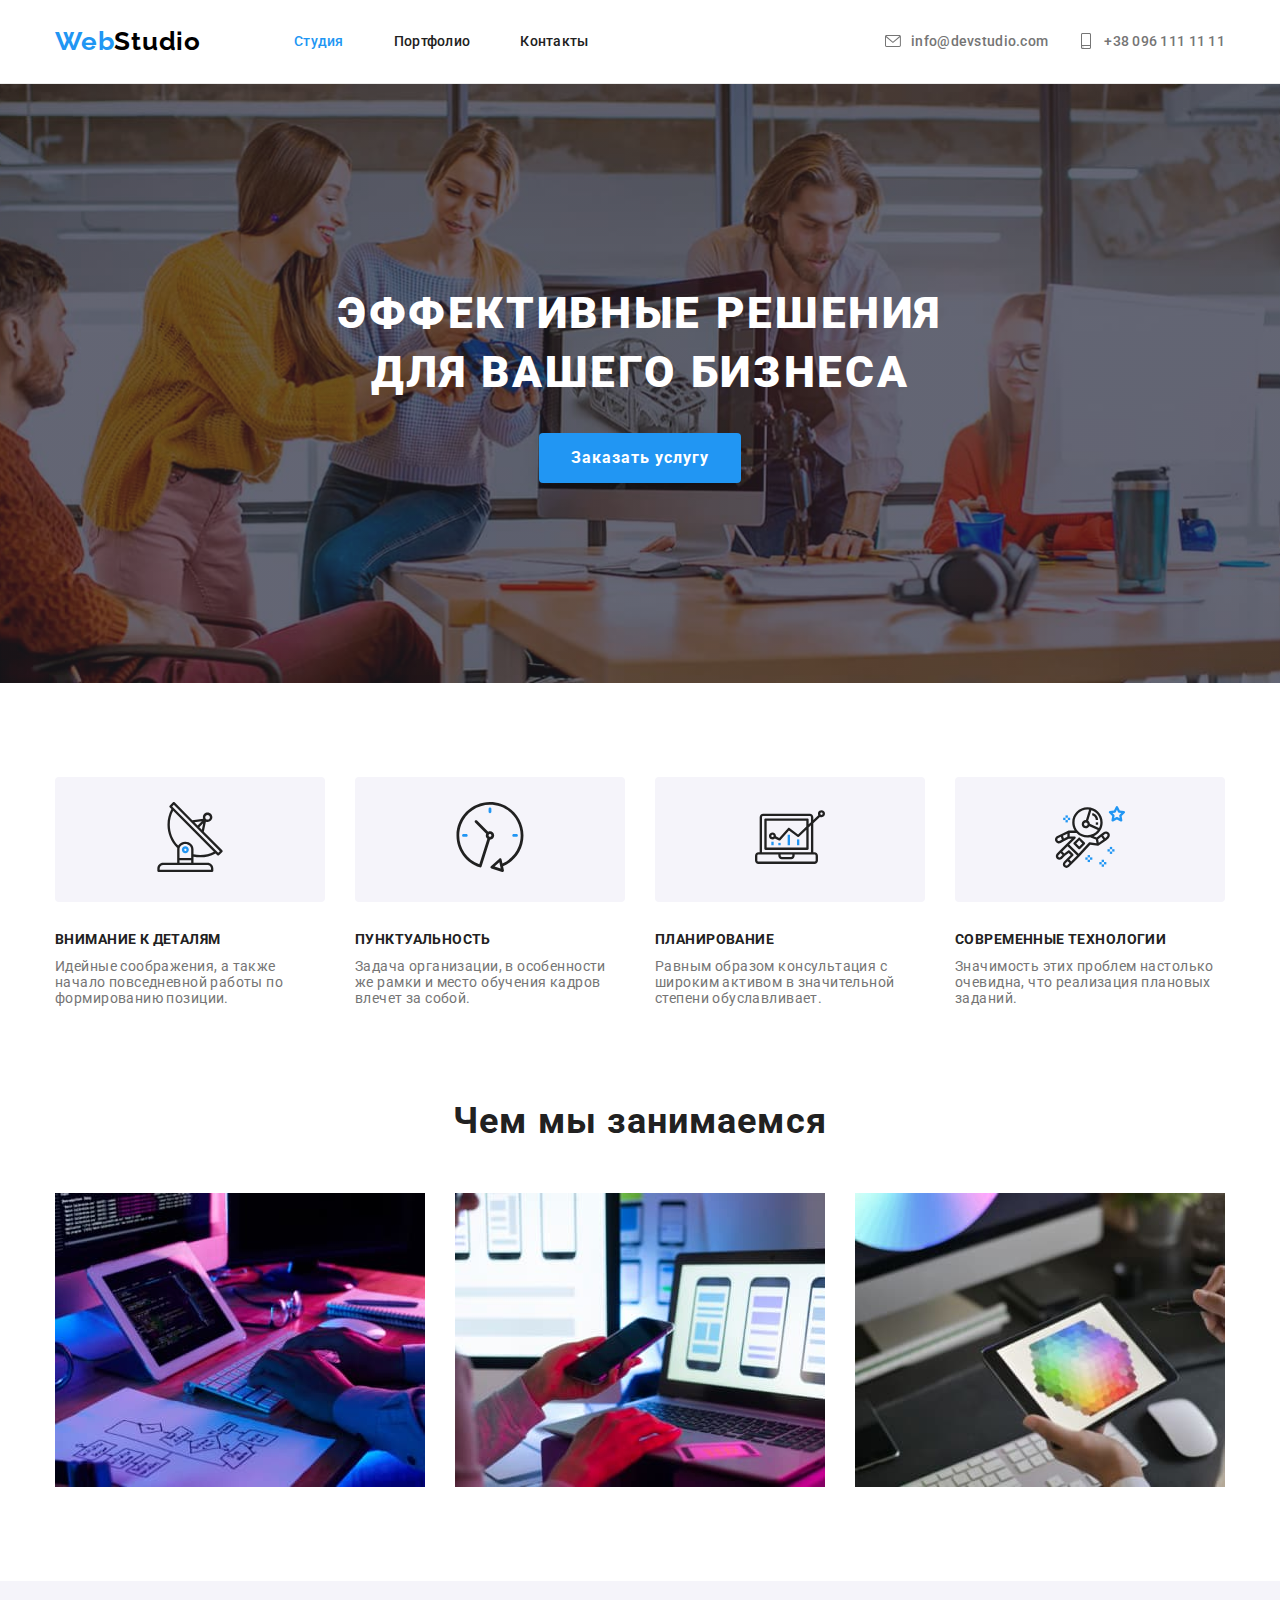
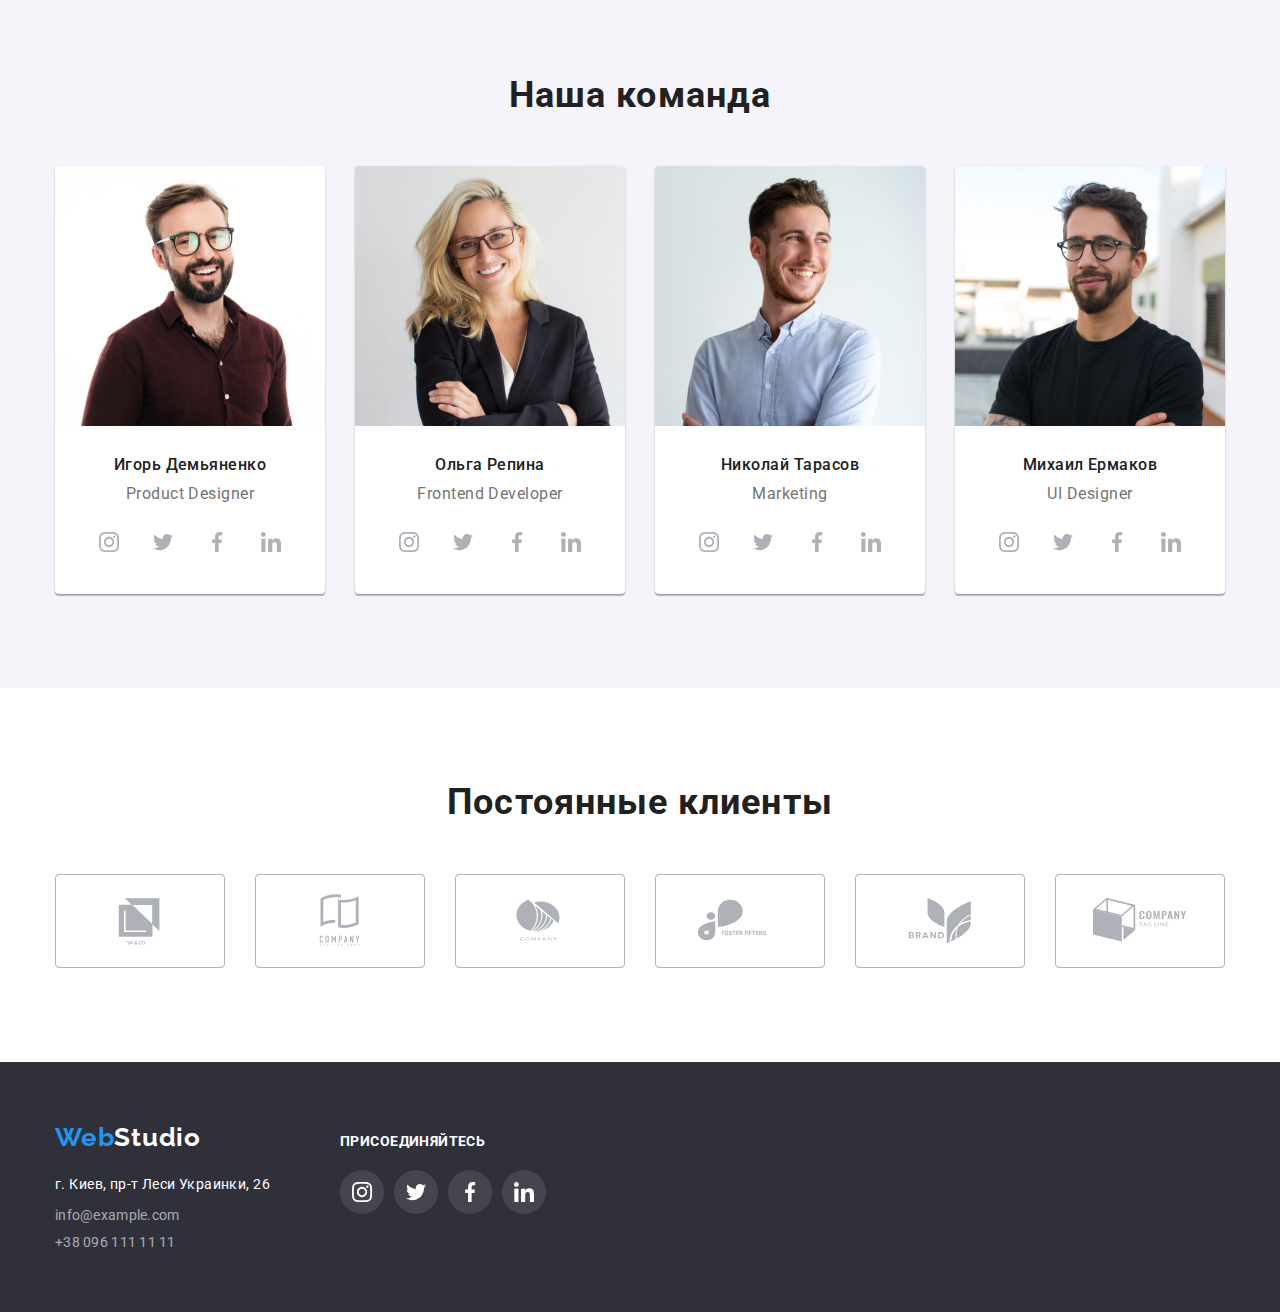
==== index.html @ 2b342958 "Initial commit." ====
<!DOCTYPE html>

<html lang="ru">
  <head>
    <meta charset="utf-8" />
    <meta http-equiv="X-UA-Compatible" content="IE=edge" />
    <meta name="viewport" content="width=device-width, initial-scale=1.0" />
    <title>WebStudio</title>
    <link rel="preconnect" href="https://fonts.googleapis.com" />
    <link rel="preconnect" href="https://fonts.gstatic.com" crossorigin />
    <link
      href="https://fonts.googleapis.com/css2?family=Raleway:wght@700&family=Roboto:wght@400;500;700;900&display=swap"
      rel="stylesheet"
    />
    <link
      rel="stylesheet"
      href="https://cdn.jsdelivr.net/npm/modern-normalize@1.1.0/modern-normalize.min.css"
    />
    <link rel="stylesheet" href="css/styles.css" />
  </head>

  <body>
    <!-- Header -->
    <header class="page-header">
      <div class="container page-header-container">
        <a class="logo logo-theme-light link" href="">
          <span class="logo-blue-text">Web</span>Studio
        </a>
        <nav class="page-nav">
          <ul class="menu list">
            <li class="menu-item">
              <a class="link menu-link current" href="index.html"> Студия </a>
            </li>
            <li class="menu-item">
              <a class="link menu-link" href="portfolio.html"> Портфолио </a>
            </li>
            <li class="menu-item">
              <a class="link menu-link" href=""> Контакты </a>
            </li>
          </ul>
        </nav>
        <ul class="list header-contacts">
          <li class="header-contacts-item">
            <a
              class="link contact-email contact-email-theme-light"
              href="mailto:info@devstudio.com"
            >
              <svg class="contact-mail-icon" width="16" height="16">
                <use href="images/icons.svg#icon-mail"></use>
              </svg>
              info@devstudio.com
            </a>
          </li>
          <li class="header-contacts-item">
            <a
              class="link contact-phone-number contact-phone-number-theme-light"
              href="tel:+380961111111"
            >
              <svg class="contact-phone-icon" width="16" height="16">
                <use href="images/icons.svg#icon-phone"></use>
              </svg>
              +38 096 111 11 11
            </a>
          </li>
        </ul>
      </div>
    </header>

    <!-- Main -->
    <main>
      <!-- Hero -->
      <section class="hero">
        <div class="container">
          <h1 class="hero-title">Эффективные решения для вашего бизнеса</h1>
          <button class="order-button" type="button">Заказать услугу</button>
        </div>
      </section>

      <!-- Benefits -->
      <section class="section benefits">
        <div class="container">
          <h2 class="benefits-title">Преимущества</h2>
          <ul class="list benefits-list">
            <li class="benefits-item">
              <div class="benefits-item-icon-container">
                <svg class="benefits-item-icon" width="70" height="70">
                  <use href="images/icons.svg#benefit-attentiveness"></use>
                </svg>
              </div>
              <h3 class="benefits-item-title">Внимание к деталям</h3>
              <p class="benefits-item-description">
                Идейные соображения, а также начало повседневной работы по формированию позиции.
              </p>
            </li>
            <li class="benefits-item">
              <div class="benefits-item-icon-container">
                <svg class="benefits-item-icon" width="70" height="70">
                  <use href="images/icons.svg#benefit-punctuality"></use>
                </svg>
              </div>
              <h3 class="benefits-item-title">Пунктуальность</h3>
              <p class="benefits-item-description">
                Задача организации, в особенности же рамки и место обучения кадров влечет за собой.
              </p>
            </li>
            <li class="benefits-item">
              <div class="benefits-item-icon-container">
                <svg class="benefits-item-icon" width="70" height="70">
                  <use href="images/icons.svg#benefit-planning"></use>
                </svg>
              </div>
              <h3 class="benefits-item-title">Планирование</h3>
              <p class="benefits-item-description">
                Равным образом консультация с широким активом в значительной степени обуславливает.
              </p>
            </li>
            <li class="benefits-item">
              <div class="benefits-item-icon-container">
                <svg class="benefits-item-icon" width="70" height="70">
                  <use href="images/icons.svg#benefit-technology"></use>
                </svg>
              </div>
              <h3 class="benefits-item-title">Современные технологии</h3>
              <p class="benefits-item-description">
                Значимость этих проблем настолько очевидна, что реализация плановых заданий.
              </p>
            </li>
          </ul>
        </div>
      </section>

      <!-- About Us -->
      <section class="section about-us">
        <div class="container">
          <h2 class="about-us-title">Чем мы занимаемся</h2>
          <ul class="list about-us-list">
            <li class="about-us-item">
              <img
                class="about-us-item-image"
                src="images/what-we-do/what-we-do-1.jpg"
                alt="Человек пишет программный код"
                width="370"
                height="294"
              />
            </li>
            <li class="about-us-item">
              <img
                class="about-us-item-image"
                src="images/what-we-do/what-we-do-2.jpg"
                alt="Человек работает з макетом"
                width="370"
                height="294"
              />
            </li>
            <li class="about-us-item">
              <img
                class="about-us-item-image"
                src="images/what-we-do/what-we-do-3.jpg"
                alt="Человек выбирает цвет на палитре"
                width="370"
                height="294"
              />
            </li>
          </ul>
        </div>
      </section>

      <!-- Team -->
      <section class="section team">
        <div class="container">
          <h2 class="team-title">Наша команда</h2>
          <ul class="list team-list">
            <li class="team-item">
              <img
                class="team-item-image"
                src="images/team/igor-demyanenko.jpg"
                alt="Фотография игоря"
                width="270"
                height="260"
              />
              <div class="team-item-content-wrapper">
                <h3 class="team-item-title">Игорь Демьяненко</h3>
                <p class="team-item-description" lang="en">Product Designer</p>
                <ul class="list social-list team-social-list">
                  <li class="social-list-item">
                    <a href="" class="social-list-item-link">
                      <svg class="social-list-item-icon" width="20" height="20">
                        <use href="images/icons.svg#instagram"></use>
                      </svg>
                    </a>
                  </li>
                  <li class="social-list-item">
                    <a href="" class="social-list-item-link">
                      <svg class="social-list-item-icon" width="20" height="20">
                        <use href="images/icons.svg#twitter"></use>
                      </svg>
                    </a>
                  </li>
                  <li class="social-list-item">
                    <a href="" class="social-list-item-link">
                      <svg class="social-list-item-icon" width="20" height="20">
                        <use href="images/icons.svg#facebook"></use>
                      </svg>
                    </a>
                  </li>
                  <li class="social-list-item">
                    <a href="" class="social-list-item-link">
                      <svg class="social-list-item-icon" width="20" height="20">
                        <use href="images/icons.svg#linkedin"></use>
                      </svg>
                    </a>
                  </li>
                </ul>
              </div>
            </li>
            <li class="team-item">
              <img
                class="team-item-image"
                src="images/team/olga-repina.jpg"
                alt="Фотография Ольги"
                width="270"
                height="260"
              />
              <div class="team-item-content-wrapper">
                <h3 class="team-item-title">Ольга Репина</h3>
                <p class="team-item-description" lang="en">Frontend Developer</p>
                <ul class="list social-list team-social-list">
                  <li class="social-list-item">
                    <a href="" class="social-list-item-link">
                      <svg class="social-list-item-icon" width="20" height="20">
                        <use href="images/icons.svg#instagram"></use>
                      </svg>
                    </a>
                  </li>
                  <li class="social-list-item">
                    <a href="" class="social-list-item-link">
                      <svg class="social-list-item-icon" width="20" height="20">
                        <use href="images/icons.svg#twitter"></use>
                      </svg>
                    </a>
                  </li>
                  <li class="social-list-item">
                    <a href="" class="social-list-item-link">
                      <svg class="social-list-item-icon" width="20" height="20">
                        <use href="images/icons.svg#facebook"></use>
                      </svg>
                    </a>
                  </li>
                  <li class="social-list-item">
                    <a href="" class="social-list-item-link">
                      <svg class="social-list-item-icon" width="20" height="20">
                        <use href="images/icons.svg#linkedin"></use>
                      </svg>
                    </a>
                  </li>
                </ul>
              </div>
            </li>
            <li class="team-item">
              <img
                class="team-item-image"
                src="images/team/nikolay-tarasov.jpg"
                alt="Фотография Николая"
                width="270"
                height="260"
              />
              <div class="team-item-content-wrapper">
                <h3 class="team-item-title">Николай Тарасов</h3>
                <p class="team-item-description" lang="en">Marketing</p>
                <ul class="list social-list team-social-list">
                  <li class="social-list-item">
                    <a href="" class="social-list-item-link">
                      <svg class="social-list-item-icon" width="20" height="20">
                        <use href="images/icons.svg#instagram"></use>
                      </svg>
                    </a>
                  </li>
                  <li class="social-list-item">
                    <a href="" class="social-list-item-link">
                      <svg class="social-list-item-icon" width="20" height="20">
                        <use href="images/icons.svg#twitter"></use>
                      </svg>
                    </a>
                  </li>
                  <li class="social-list-item">
                    <a href="" class="social-list-item-link">
                      <svg class="social-list-item-icon" width="20" height="20">
                        <use href="images/icons.svg#facebook"></use>
                      </svg>
                    </a>
                  </li>
                  <li class="social-list-item">
                    <a href="" class="social-list-item-link">
                      <svg class="social-list-item-icon" width="20" height="20">
                        <use href="images/icons.svg#linkedin"></use>
                      </svg>
                    </a>
                  </li>
                </ul>
              </div>
            </li>
            <li class="team-item">
              <img
                class="team-item-image"
                src="images/team/mikhail-ermakov.jpg"
                alt="Фотография Михаила"
                width="270"
                height="260"
              />
              <div class="team-item-content-wrapper">
                <h3 class="team-item-title">Михаил Ермаков</h3>
                <p class="team-item-description" lang="en">UI Designer</p>
                <ul class="list social-list team-social-list">
                  <li class="social-list-item">
                    <a href="" class="social-list-item-link">
                      <svg class="social-list-item-icon" width="20" height="20">
                        <use href="images/icons.svg#instagram"></use>
                      </svg>
                    </a>
                  </li>
                  <li class="social-list-item">
                    <a href="" class="social-list-item-link">
                      <svg class="social-list-item-icon" width="20" height="20">
                        <use href="images/icons.svg#twitter"></use>
                      </svg>
                    </a>
                  </li>
                  <li class="social-list-item">
                    <a href="" class="social-list-item-link">
                      <svg class="social-list-item-icon" width="20" height="20">
                        <use href="images/icons.svg#facebook"></use>
                      </svg>
                    </a>
                  </li>
                  <li class="social-list-item">
                    <a href="" class="social-list-item-link">
                      <svg class="social-list-item-icon" width="20" height="20">
                        <use href="images/icons.svg#linkedin"></use>
                      </svg>
                    </a>
                  </li>
                </ul>
              </div>
            </li>
          </ul>
        </div>
      </section>

      <!-- Clients -->
      <section class="section clients">
        <div class="container">
          <h2 class="clients-title">Постоянные клиенты</h2>
          <ul class="list clients-list">
            <li class="clients-item">
              <a href="" class="clients-item-link">
                <svg class="clients-item-icon" width="106" height="60">
                  <use href="images/icons.svg#client-first-company"></use>
                </svg>
              </a>
            </li>
            <li class="clients-item">
              <a href="" class="clients-item-link">
                <svg class="clients-item-icon" width="106" height="60">
                  <use href="images/icons.svg#client-second-company"></use>
                </svg>
              </a>
            </li>
            <li class="clients-item">
              <a href="" class="clients-item-link">
                <svg class="clients-item-icon" width="106" height="60">
                  <use href="images/icons.svg#client-third-company"></use>
                </svg>
              </a>
            </li>
            <li class="clients-item">
              <a href="" class="clients-item-link">
                <svg class="clients-item-icon" width="106" height="60">
                  <use href="images/icons.svg#client-fourth-company"></use>
                </svg>
              </a>
            </li>
            <li class="clients-item">
              <a href="" class="clients-item-link">
                <svg class="clients-item-icon" width="106" height="60">
                  <use href="images/icons.svg#client-fifth-company"></use>
                </svg>
              </a>
            </li>
            <li class="clients-item">
              <a href="" class="clients-item-link">
                <svg class="clients-item-icon" width="106" height="60">
                  <use href="images/icons.svg#client-sixth-company"></use>
                </svg>
              </a>
            </li>
          </ul>
        </div>
      </section>
    </main>

    <!-- Footer -->
    <footer class="page-footer">
      <div class="container footer-container">
        <div class="footer-main">
          <a class="logo logo-theme-dark link" href="">
            <span class="logo-blue-text">Web</span>Studio
          </a>
          <address class="address">
            <ul class="list address-list">
              <li class="address-list-item">
                <a
                  class="link address-link"
                  href="https://goo.gl/maps/eCd9pNnfb7Bx4vSe9"
                  target="_blank"
                  rel="noopener noreferer"
                >
                  г. Киев, пр-т Леси Украинки, 26
                </a>
              </li>
              <li class="address-list-item">
                <a
                  class="link contact-email contact-email-theme-dark"
                  href="mailto:info@example.com"
                >
                  info@example.com
                </a>
              </li>
              <li class="address-list-item">
                <a
                  class="link contact-phone-number contact-phone-number-theme-dark"
                  href="tel:+380961111111"
                >
                  +38 096 111 11 11
                </a>
              </li>
            </ul>
          </address>
        </div>
        <div class="footer-social">
          <h2 class="footer-social-title">Присоединяйтесь</h2>
          <ul class="list social-list footer-social-list">
            <li class="social-list-item">
              <a href="" class="social-list-item-link footer-social-list-item-link">
                <svg class="social-list-item-icon" width="20" height="20">
                  <use href="images/icons.svg#instagram"></use>
                </svg>
              </a>
            </li>
            <li class="social-list-item">
              <a href="" class="social-list-item-link footer-social-list-item-link">
                <svg class="social-list-item-icon" width="20" height="20">
                  <use href="images/icons.svg#twitter"></use>
                </svg>
              </a>
            </li>
            <li class="social-list-item">
              <a href="" class="social-list-item-link footer-social-list-item-link">
                <svg class="social-list-item-icon" width="20" height="20">
                  <use href="images/icons.svg#facebook"></use>
                </svg>
              </a>
            </li>
            <li class="social-list-item">
              <a href="" class="social-list-item-link footer-social-list-item-link">
                <svg class="social-list-item-icon" width="20" height="20">
                  <use href="images/icons.svg#linkedin"></use>
                </svg>
              </a>
            </li>
          </ul>
        </div>
      </div>
    </footer>
  </body>
</html>
---- css/styles.css ----
:root {
  --primary-font: 'Roboto', sans-serif;
  --secondary-font: 'Raleway', sans-serif;
  --primary-text-color-theme-dark: #ffffff;
  --primary-text-color-theme-light: #212121;
  --secondary-text-color-theme-dark: rgba(255, 255, 255, 0.6);
  --secondary-text-color-theme-light: #757575;
  --accent-color: #2196f3;
  --dark-background-color: #2f303a;
  --default-icon-color: #afb1b8;
}

h1,
h2,
h3,
h4,
p {
  margin-top: 0;
  margin-bottom: 0;
}

ul,
ol {
  margin-top: 0;
  margin-bottom: 0;
  padding-left: 0;
}

img {
  display: block;
  max-width: 100%;
  height: auto;
}

button {
  cursor: pointer;
}

.list {
  list-style: none;
}

.link {
  text-decoration: none;
}

body {
  font-family: var(--primary-font);
  color: var(--primary-text-color-theme-light);
}

.section {
  padding-top: 94px;
  padding-bottom: 94px;
}

.container {
  width: 1200px;
  margin-left: auto;
  margin-right: auto;
  padding-left: 15px;
  padding-right: 15px;
}

/* =============== Components =============== */
.logo {
  font-family: var(--secondary-font);
  font-weight: 700;
  font-size: 26px;
  line-height: 1.19;
  letter-spacing: 0.03em;
}

.logo-blue-text {
  color: var(--accent-color);
}

.contact-phone-number,
.contact-email {
  font-size: 14px;
  line-height: 1.33;
  letter-spacing: 0.02em;
}

.social-list {
  display: flex;
  gap: 10px;
}

.social-list-item-link {
  display: flex;
  justify-content: center;
  align-items: center;
  width: 44px;
  height: 44px;
  border-radius: 50%;
  fill: var(--default-icon-color);
}

.social-list-item-link:focus,
.social-list-item-link:hover {
  background-color: var(--accent-color);
  fill: #fff;
}
/* =============== /Components =============== */

/* =============== Header =============== */
.logo-theme-light {
  margin-right: 93px;
}

.logo-theme-light,
.logo-theme-light:link,
.logo-theme-light:visited,
.logo-theme-light:hover,
.logo-theme-light:focus,
.logo-theme-light:active {
  color: #000000;
}

.page-header {
  border-bottom: 1px solid #ececec;
}

.page-header-container {
  display: flex;
  align-items: center;
}

.menu {
  display: flex;
  align-items: center;
}

.menu-item:not(:last-child) {
  margin-right: 50px;
}

.menu-link {
  display: block;
  font-weight: 500;
  font-size: 14px;
  line-height: 1.33;
  letter-spacing: 0.02em;
  padding-top: 32px;
  padding-bottom: 32px;
}

.menu-link,
.menu-link:link,
.menu-link:visited {
  color: var(--primary-text-color-theme-light);
}

.menu-link:hover,
.menu-link:focus,
.menu-link:active {
  color: var(--accent-color);
}

.menu-link.current {
  color: var(--accent-color);
}

.header-contacts {
  display: flex;
  margin-left: auto;
}

.header-contacts-item:not(:last-child) {
  margin-right: 30px;
}

.contact-phone-number-theme-light,
.contact-email-theme-light {
  color: var(--secondary-text-color-theme-light);
  fill: var(--secondary-text-color-theme-light);
  font-weight: 500;
  display: block;
  padding-top: 32px;
  padding-bottom: 32px;
}

.contact-phone-number-theme-light:hover,
.contact-phone-number-theme-light:focus,
.contact-email-theme-light:hover,
.contact-email-theme-light:focus {
  color: var(--accent-color);
  fill: var(--accent-color);
}

.contact-email-theme-light,
.contact-phone-number-theme-light {
  display: flex;
  align-items: center;
}

.contact-mail-icon,
.contact-phone-icon {
  display: block;
  margin-right: 10px;
}
/* =============== /Header =============== */

/* =============== Hero =============== */
.hero {
  background-color: var(--dark-background-color);
  background-image: linear-gradient(rgba(47, 48, 58, 0.4), rgba(47, 48, 58, 0.4)),
    url(../images/hero/background.jpg);
  background-repeat: no-repeat;
  background-size: cover;
  background-position: center;
  padding-top: 200px;
  padding-bottom: 200px;
  max-width: 1600px;
  margin: 0 auto;
}

.hero-title {
  color: var(--primary-text-color-theme-dark);
  font-weight: 900;
  font-size: 44px;
  line-height: 1.36;
  text-align: center;
  letter-spacing: 0.06em;
  text-transform: uppercase;
  max-width: 670px;
  margin: 0 auto;
}

.order-button {
  font-family: inherit;
  color: var(--primary-text-color-theme-dark);
  font-weight: 700;
  font-size: 16px;
  line-height: 1.88;
  letter-spacing: 0.06em;
  background: var(--accent-color);
  box-shadow: 0px 4px 4px rgba(0, 0, 0, 0.15);
  border: none;
  border-radius: 4px;
  display: block;
  margin: 30px auto 0 auto;
  padding: 10px 32px;
}

.order-button:hover,
.order-button:focus {
  background: #188ce8;
}

/* =============== /Hero =============== */

/* =============== Benefits =============== */
.benefits {
  padding-bottom: 47px;
}

.benefits-title {
  display: none;
}

.benefits-list {
  display: flex;
  flex-wrap: wrap;
  gap: 30px;
}

.benefits-item {
  flex-basis: calc((100% - 90px) / 4);
}

.benefits-item-icon-container {
  padding: 25px 100px;
  margin-bottom: 30px;
  background-color: #f5f4fa;
  border-radius: 4px;
}

.benefits-item-title {
  margin-bottom: 10px;
  font-size: 14px;
  line-height: 1.14;
  letter-spacing: 0.03em;
  text-transform: uppercase;
}

.benefits-item-description {
  font-size: 14px;
  line-height: 1.17;
  letter-spacing: 0.03em;
  color: var(--secondary-text-color-theme-light);
}

/* =============== /Benefits =============== */

/* =============== About Us =============== */
.about-us {
  padding-top: 47px;
}

.about-us-list {
  margin-top: 50px;
  display: flex;
  flex-wrap: wrap;
  gap: 30px;
}

.about-us-item {
  flex-basis: calc((100% - 60px) / 3);
}

.about-us-title {
  font-size: 36px;
  line-height: 1.16;
  text-align: center;
  letter-spacing: 0.03em;
  color: var(--primary-text-color-theme-light);
}

/* =============== /About Us =============== */

/* =============== Team =============== */
.team {
  background: #f5f4fa;
}

.team-title {
  font-size: 36px;
  line-height: 1.16;
  text-align: center;
  letter-spacing: 0.03em;
}

.team-list {
  display: flex;
  margin-top: 50px;
  flex-wrap: wrap;
  gap: 30px;
}

.team-item {
  flex-basis: calc((100 - 90px) / 4);
  background: #fff;
  box-shadow: 0px 1px 3px rgba(0, 0, 0, 0.12), 0px 1px 1px rgba(0, 0, 0, 0.14),
    0px 2px 1px rgba(0, 0, 0, 0.2);
  border-radius: 4px;
}

.team-item-content-wrapper {
  padding-top: 30px;
  padding-bottom: 30px;
}

.team-item-image {
  border-radius: 4px 4px 0 0;
}

.team-item-title {
  font-weight: 500;
  font-size: 16px;
  line-height: 1.18;
  text-align: center;
  letter-spacing: 0.03em;
  margin-bottom: 10px;
}

.team-item-description {
  line-height: 1.18;
  text-align: center;
  letter-spacing: 0.03em;
  color: var(--secondary-text-color-theme-light);
}

.team-social-list {
  justify-content: center;
  margin: 16px auto 0;
}

/* =============== /Team =============== */

/* =============== Clients =============== */
.clients-title {
  font-size: 36px;
  line-height: 1.16;
  text-align: center;
  letter-spacing: 0.03em;
  color: var(--primary-text-color-theme-light);
}

.clients-list {
  display: flex;
  justify-content: center;
  gap: 30px;
  margin-top: 50px;
}

.clients-item {
  flex-basis: calc((100% - 150px) / 6);
}

.clients-item-link {
  display: block;
  padding-top: 16px;
  padding-bottom: 16px;
  border-radius: 4px;
  border: 1px solid var(--default-icon-color);
  fill: var(--default-icon-color);
}

.clients-item-link:focus,
.clients-item-link:hover {
  border-color: var(--accent-color);
  fill: var(--accent-color);
}

.clients-item-icon {
  display: block;
  margin: 0 auto;
}
/* =============== /Clients =============== */

/* =============== Foter =============== */
.page-footer {
  background: var(--dark-background-color);
  padding-top: 60px;
  padding-bottom: 60px;
}

.footer-container {
  display: flex;
  align-items: baseline;
}

.footer-main {
  margin-right: 70px;
}

.logo-theme-dark,
.logo-theme-dark:link,
.logo-theme-dark:visited,
.logo-theme-dark:hover,
.logo-theme-dark:focus,
.logo-theme-dark:active {
  color: var(--primary-text-color-theme-dark);
}

.address {
  font-style: normal;
  margin-top: 20px;
}

.address-list-item:not(:last-child) {
  margin-bottom: 9px;
}

.address-link {
  color: var(--primary-text-color-theme-dark);
  font-size: 14px;
  line-height: 1.71;
  letter-spacing: 0.03em;
}

.address-link:hover,
.address-link:focus {
  color: var(--accent-color);
}

.contact-phone-number-theme-dark,
.contact-email-theme-dark {
  color: var(--secondary-text-color-theme-dark);
}

.contact-phone-number-theme-dark:hover,
.contact-phone-number-theme-dark:focus,
.contact-email-theme-dark:hover,
.contact-email-theme-dark:focus {
  color: var(--primary-text-color-theme-dark);
}

.footer-social-title {
  font-size: 14px;
  line-height: 1.14;
  letter-spacing: 0.03em;
  text-transform: uppercase;
  color: var(--primary-text-color-theme-dark);
}

.footer-social-list {
  margin-top: 20px;
}

.footer-social-list-item-link {
  fill: #fff;
  background-color: rgba(255, 255, 255, 0.1);
}

/* =============== /Foter =============== */

/* =============== Portfolio filters =============== */
.portfolio-title {
  display: none;
}

.portfolio-filters {
  display: flex;
  justify-content: center;
  margin-bottom: 50px;
}

.filters-item:not(:last-child) {
  margin-right: 8px;
}

.filters-button {
  display: block;
  font-family: inherit;
  font-weight: 500;
  font-size: 16px;
  line-height: 1.62;
  text-align: center;
  letter-spacing: 0.03em;
  color: var(--primary-text-color-theme-light);
  height: 38px;
  background: #f5f4fa;
  border-radius: 4px;
  border: none;
  padding: 6px 22px;
}

.filters-button:hover,
.filters-button:focus,
.filters-button-active {
  background: var(--accent-color);
  color: var(--primary-text-color-theme-dark);
  box-shadow: 0px 3px 1px rgba(0, 0, 0, 0.1), 0px 1px 2px rgba(0, 0, 0, 0.08),
    0px 2px 2px rgba(0, 0, 0, 0.12);
}

/* =============== /Portfolio filters =============== */

/* =============== Portfolio list =============== */
.portfolio-list {
  display: flex;
  flex-wrap: wrap;
  gap: 30px;
}

.portfolio-item {
  flex-basis: calc((100% - 60px) / 3);
}

.portfolio-item-link {
  display: block;
}

.portfolio-item-link:focus,
.portfolio-item-link:hover {
  box-shadow: 0px 1px 1px rgba(0, 0, 0, 0.12), 0px 4px 4px rgba(0, 0, 0, 0.06),
    1px 4px 6px rgba(0, 0, 0, 0.16);
}

.portfolio-item-content-wrapper {
  padding: 20px 24px;
  border: 1px solid #eeeeee;
  border-top: none;
}

.portfolio-item-title {
  font-size: 18px;
  line-height: 2;
  letter-spacing: 0.06em;
  margin-bottom: 4px;
}

.portfolio-item-title,
.portfolio-item-title:focus,
.portfolio-item-title:hover,
.portfolio-item-title:active,
.portfolio-item-title:link,
.portfolio-item-title:visited {
  color: var(--primary-text-color-theme-light);
}

.portfolio-list-item-description {
  line-height: 1.88;
  letter-spacing: 0.03em;
}

.portfolio-item-description,
.portfolio-item-description:focus,
.portfolio-item-description:hover,
.portfolio-item-description:active,
.portfolio-item-description:link,
.portfolio-item-description:visited {
  color: var(--secondary-text-color-theme-light);
}

/* =============== /Portfolio list =============== */
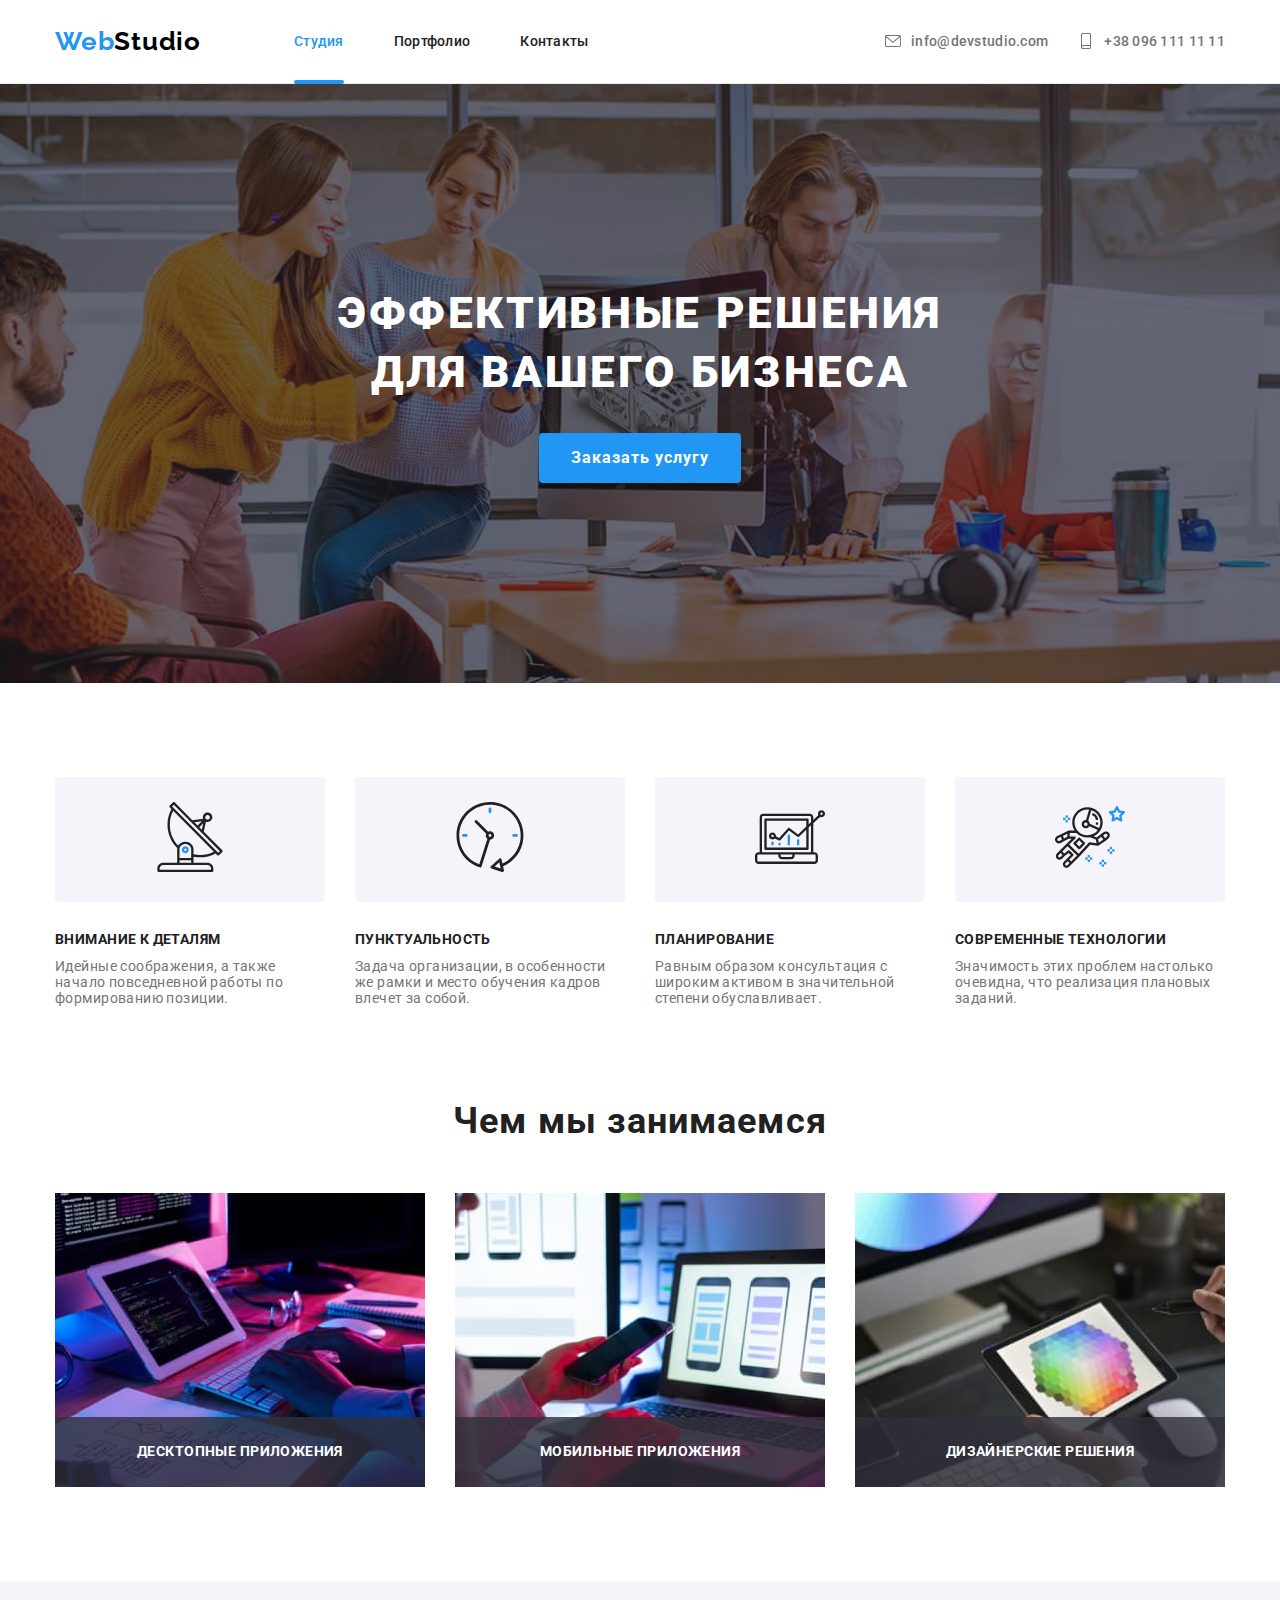
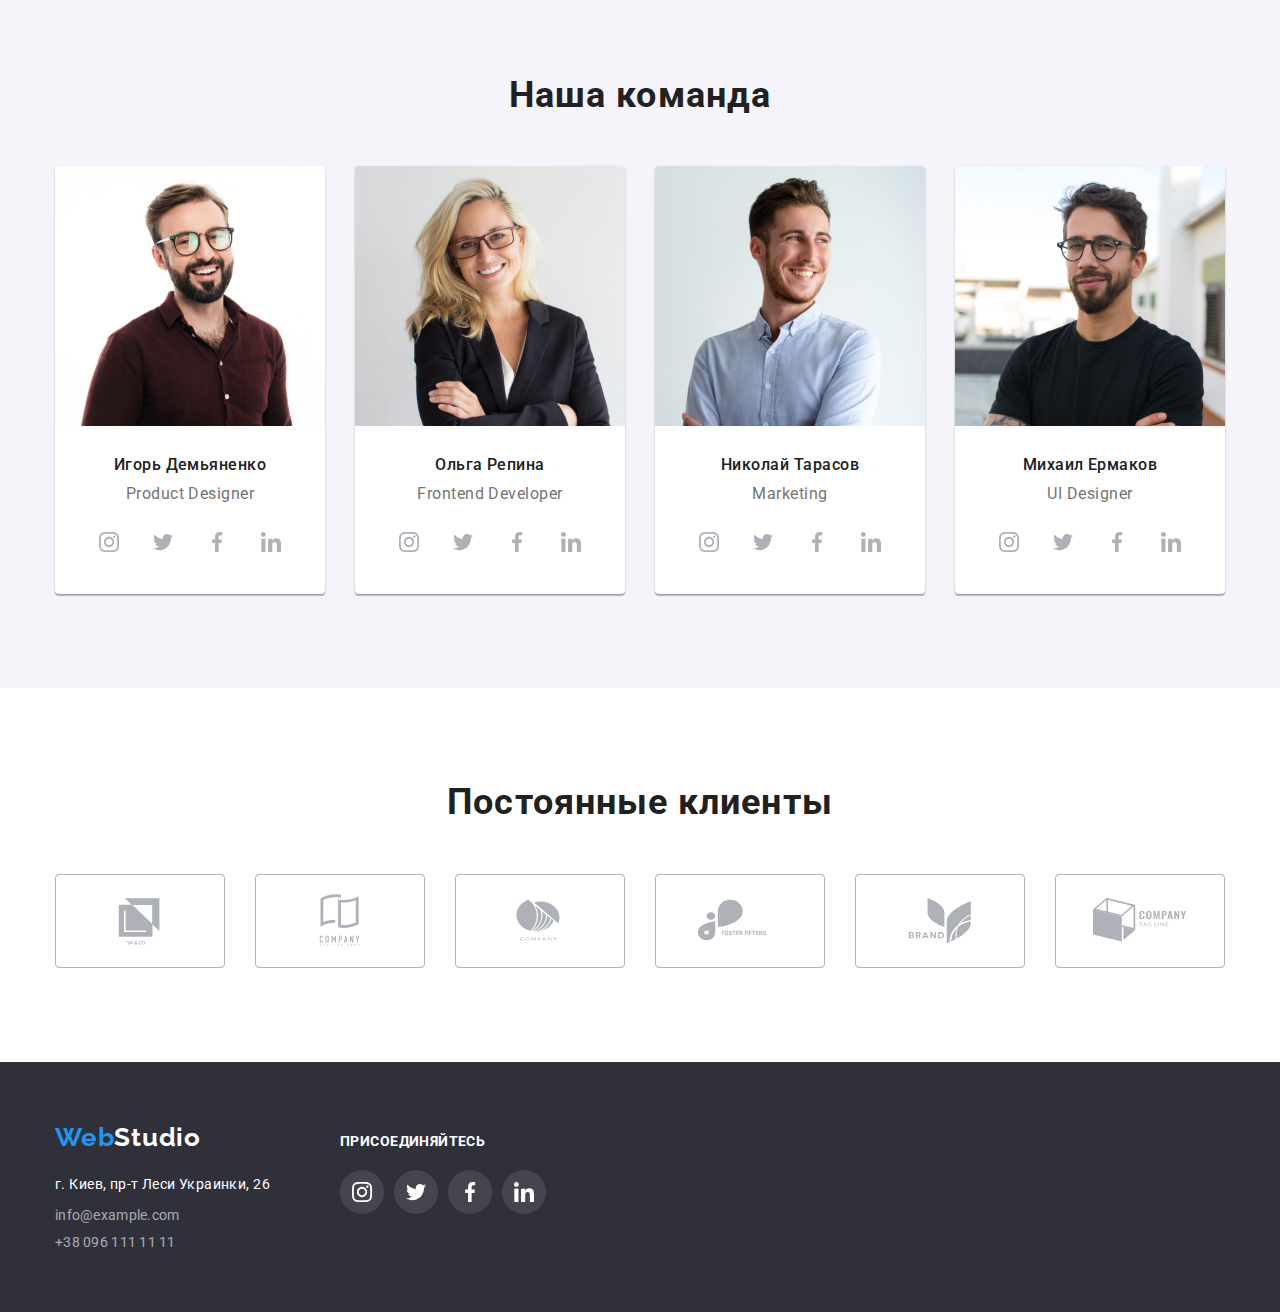
==== commit 4ce4467c: "Add description to about us item." ====
--- a/index.html
+++ b/index.html
@@ -135,31 +135,40 @@
           <h2 class="about-us-title">Чем мы занимаемся</h2>
           <ul class="list about-us-list">
             <li class="about-us-item">
-              <img
-                class="about-us-item-image"
-                src="images/what-we-do/what-we-do-1.jpg"
-                alt="Человек пишет программный код"
-                width="370"
-                height="294"
-              />
+              <div class="about-us-item-image-wrapper">
+                <img
+                  class="about-us-item-image"
+                  src="images/what-we-do/what-we-do-1.jpg"
+                  alt="Человек пишет программный код"
+                  width="370"
+                  height="294"
+                />
+                <p class="about-us-item-overlay">Десктопные приложения</p>
+              </div>
             </li>
             <li class="about-us-item">
-              <img
-                class="about-us-item-image"
-                src="images/what-we-do/what-we-do-2.jpg"
-                alt="Человек работает з макетом"
-                width="370"
-                height="294"
-              />
+              <div class="about-us-item-image-wrapper">
+                <img
+                  class="about-us-item-image"
+                  src="images/what-we-do/what-we-do-2.jpg"
+                  alt="Человек работает з макетом"
+                  width="370"
+                  height="294"
+                />
+                <p class="about-us-item-overlay">Мобильные приложения</p>
+              </div>
             </li>
             <li class="about-us-item">
-              <img
-                class="about-us-item-image"
-                src="images/what-we-do/what-we-do-3.jpg"
-                alt="Человек выбирает цвет на палитре"
-                width="370"
-                height="294"
-              />
+              <div class="about-us-item-image-wrapper">
+                <img
+                  class="about-us-item-image"
+                  src="images/what-we-do/what-we-do-3.jpg"
+                  alt="Человек выбирает цвет на палитре"
+                  width="370"
+                  height="294"
+                />
+                <p class="about-us-item-overlay">Дизайнерские решения</p>
+              </div>
             </li>
           </ul>
         </div>
--- a/css/styles.css
+++ b/css/styles.css
@@ -8,6 +8,7 @@
   --accent-color: #2196f3;
   --dark-background-color: #2f303a;
   --default-icon-color: #afb1b8;
+  --transition-dur-and-fun: 250ms cubic-bezier(0.4, 0, 0.2, 1);
 }
 
 h1,
@@ -95,6 +96,7 @@
   height: 44px;
   border-radius: 50%;
   fill: var(--default-icon-color);
+  transition: background-color var(--transition-dur-and-fun), fill var(--transition-dur-and-fun);
 }
 
 .social-list-item-link:focus,
@@ -138,12 +140,14 @@
 
 .menu-link {
   display: block;
+  position: relative;
   font-weight: 500;
   font-size: 14px;
   line-height: 1.33;
   letter-spacing: 0.02em;
   padding-top: 32px;
   padding-bottom: 32px;
+  transition: color var(--transition-dur-and-fun);
 }
 
 .menu-link,
@@ -160,6 +164,18 @@
 
 .menu-link.current {
   color: var(--accent-color);
+}
+
+.menu-link.current::after {
+  content: '';
+  display: block;
+  position: absolute;
+  left: 0;
+  bottom: -1px;
+  width: 100%;
+  height: 4px;
+  border-radius: 2px;
+  background-color: var(--accent-color);
 }
 
 .header-contacts {
@@ -179,6 +195,7 @@
   display: block;
   padding-top: 32px;
   padding-bottom: 32px;
+  transition: color var(--transition-dur-and-fun), fill var(--transition-dur-and-fun);
 }
 
 .contact-phone-number-theme-light:hover,
@@ -235,18 +252,19 @@
   font-size: 16px;
   line-height: 1.88;
   letter-spacing: 0.06em;
-  background: var(--accent-color);
+  background-color: var(--accent-color);
   box-shadow: 0px 4px 4px rgba(0, 0, 0, 0.15);
   border: none;
   border-radius: 4px;
   display: block;
   margin: 30px auto 0 auto;
   padding: 10px 32px;
+  transition: background-color var(--transition-dur-and-fun);
 }
 
 .order-button:hover,
 .order-button:focus {
-  background: #188ce8;
+  background-color: #188ce8;
 }
 
 /* =============== /Hero =============== */
@@ -299,23 +317,47 @@
   padding-top: 47px;
 }
 
-.about-us-list {
-  margin-top: 50px;
-  display: flex;
-  flex-wrap: wrap;
-  gap: 30px;
-}
-
-.about-us-item {
-  flex-basis: calc((100% - 60px) / 3);
-}
-
 .about-us-title {
   font-size: 36px;
   line-height: 1.16;
   text-align: center;
   letter-spacing: 0.03em;
   color: var(--primary-text-color-theme-light);
+}
+
+.about-us-list {
+  margin-top: 50px;
+  display: flex;
+  flex-wrap: wrap;
+  gap: 30px;
+}
+
+.about-us-item {
+  flex-basis: calc((100% - 60px) / 3);
+}
+
+.about-us-item-image-wrapper {
+  position: relative;
+  overflow: hidden;
+}
+
+.about-us-item-overlay {
+  display: flex;
+  justify-content: center;
+  align-items: center;
+  position: absolute;
+  left: 0;
+  bottom: 0;
+  width: 100%;
+  height: 70px;
+  font-weight: 700;
+  font-size: 14px;
+  line-height: 1.14;
+  text-align: center;
+  letter-spacing: 0.03em;
+  text-transform: uppercase;
+  color: var(--primary-text-color-theme-dark);
+  background: rgba(47, 48, 58, 0.8);
 }
 
 /* =============== /About Us =============== */
@@ -406,6 +448,7 @@
   border-radius: 4px;
   border: 1px solid var(--default-icon-color);
   fill: var(--default-icon-color);
+  transition: border-color var(--transition-dur-and-fun), fill var(--transition-dur-and-fun);
 }
 
 .clients-item-link:focus,
@@ -459,6 +502,7 @@
   font-size: 14px;
   line-height: 1.71;
   letter-spacing: 0.03em;
+  transition: color var(--transition-dur-and-fun);
 }
 
 .address-link:hover,
@@ -469,6 +513,7 @@
 .contact-phone-number-theme-dark,
 .contact-email-theme-dark {
   color: var(--secondary-text-color-theme-dark);
+  transition: color var(--transition-dur-and-fun);
 }
 
 .contact-phone-number-theme-dark:hover,
@@ -522,16 +567,18 @@
   letter-spacing: 0.03em;
   color: var(--primary-text-color-theme-light);
   height: 38px;
-  background: #f5f4fa;
+  background-color: #f5f4fa;
   border-radius: 4px;
   border: none;
   padding: 6px 22px;
+  transition: background-color var(--transition-dur-and-fun), color var(--transition-dur-and-fun),
+    box-shadow var(--transition-dur-and-fun);
 }
 
 .filters-button:hover,
 .filters-button:focus,
 .filters-button-active {
-  background: var(--accent-color);
+  background-color: var(--accent-color);
   color: var(--primary-text-color-theme-dark);
   box-shadow: 0px 3px 1px rgba(0, 0, 0, 0.1), 0px 1px 2px rgba(0, 0, 0, 0.08),
     0px 2px 2px rgba(0, 0, 0, 0.12);
@@ -552,12 +599,41 @@
 
 .portfolio-item-link {
   display: block;
+  transition: box-shadow var(--transition-dur-and-fun);
 }
 
 .portfolio-item-link:focus,
 .portfolio-item-link:hover {
   box-shadow: 0px 1px 1px rgba(0, 0, 0, 0.12), 0px 4px 4px rgba(0, 0, 0, 0.06),
     1px 4px 6px rgba(0, 0, 0, 0.16);
+}
+
+.portfolio-item-image-wrapper {
+  position: relative;
+  overflow: hidden;
+}
+
+.portfolio-item-overlay {
+  position: absolute;
+  top: 0;
+  left: 0;
+  width: 100%;
+  height: 100%;
+  overflow-y: auto;
+  transform: translate(0, 100%);
+  transition: transform var(--transition-dur-and-fun);
+
+  font-size: 18px;
+  line-height: 1.56;
+  letter-spacing: 0.03em;
+  color: var(--primary-text-color-theme-dark);
+  padding: 24px;
+  background: rgba(33, 150, 243, 0.9);
+}
+
+.portfolio-item-link:focus .portfolio-item-overlay,
+.portfolio-item-link:hover .portfolio-item-overlay {
+  transform: translate(0, 0);
 }
 
 .portfolio-item-content-wrapper {
